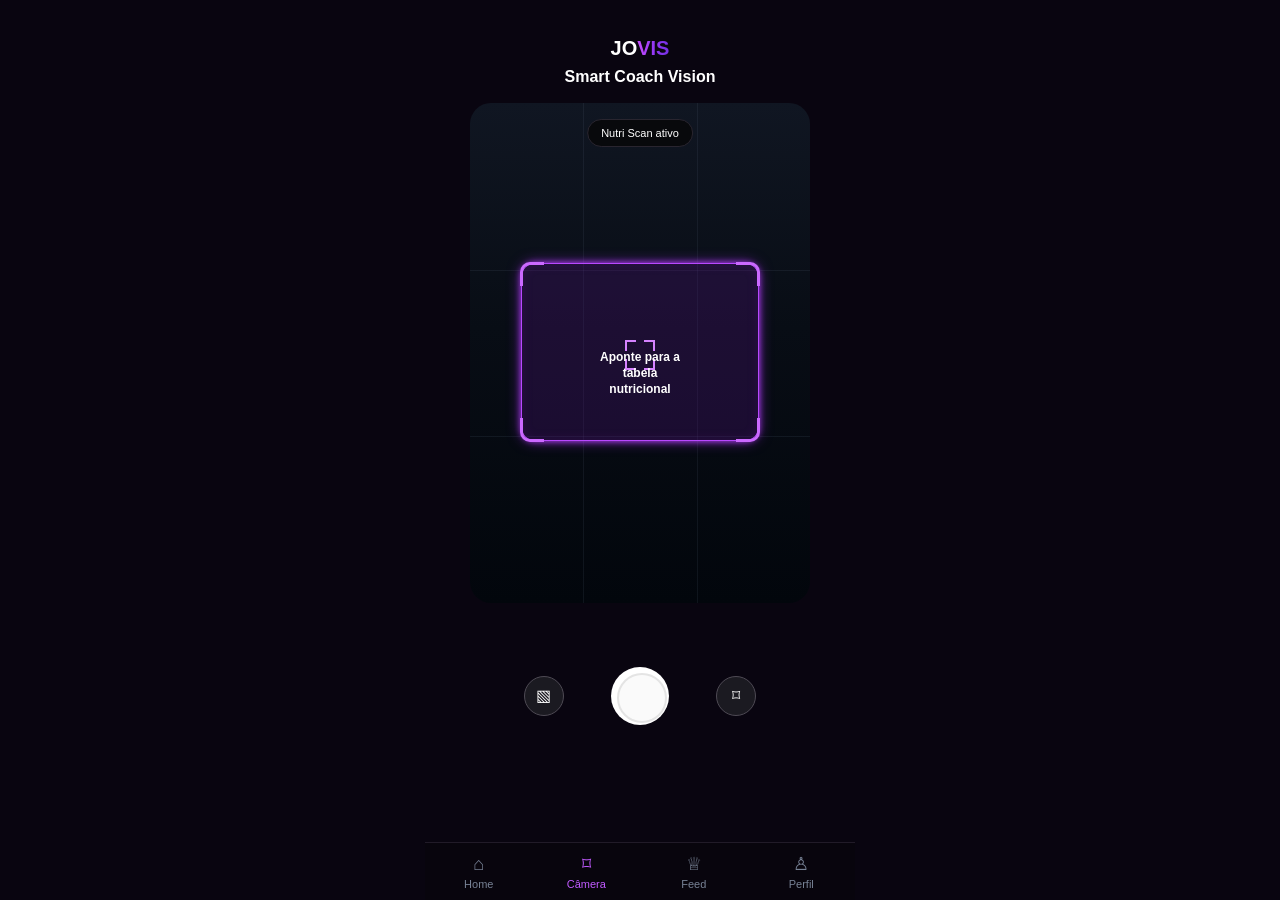
==== camera-scan.html @ 4840c4d4 "initial commit" ====
<!doctype html>
<html lang="pt-BR">
<head>
  <meta charset="utf-8">
  <meta name="viewport" content="width=device-width, initial-scale=1">
  <title>JOVIS Camera Scan</title>
  <link rel="stylesheet" href="styles.css">
</head>
<body>
  <div class="app-shell camera-page">
    <header class="camera-header">
      <a class="logo logo-medium" href="index.html"><span>JO</span><span class="gradient-text">VIS</span></a>
      <h1>Smart Coach Vision</h1>
    </header>

    <main>
      <section class="camera-preview">
        <div class="scan-pill">Nutri Scan ativo</div>
        <span class="grid-line v one"></span><span class="grid-line v two"></span>
        <span class="grid-line h one"></span><span class="grid-line h two"></span>
        <div class="scan-target">
          <span class="corner tl"></span><span class="corner tr"></span><span class="corner bl"></span><span class="corner br"></span>
          <div class="focus-icon"><span></span><span></span><span></span><span></span></div>
          <p>Aponte para a<br>tabela<br>nutricional</p>
        </div>
      </section>

      <section class="capture-controls">
        <button class="capture-side" aria-label="Galeria">▧</button>
        <a class="shutter" href="nutritional-result.html" aria-label="Capturar"></a>
        <button class="capture-side" aria-label="Modo câmera">⌑</button>
      </section>
    </main>

    <nav class="bottom-navigation">
      <a href="dashboard.html"><span>⌂</span>Home</a>
      <a class="active" href="camera-scan.html"><span>⌑</span>Câmera</a>
      <a href="create-post.html"><span>♕</span>Feed</a>
      <a href="#"><span>♙</span>Perfil</a>
    </nav>
  </div>
</body>
</html>
---- styles.css ----
* {
  box-sizing: border-box;
}

:root {
  --bg: #090510;
  --landing-bg: #05030e;
  --surface: #17131d;
  --surface-2: #1a1324;
  --surface-dark: #120f18;
  --border: #34263f;
  --border-soft: #292330;
  --text: #fff;
  --muted: #aaa2b0;
  --faint: #81798a;
  --purple: #a93cff;
  --purple-light: #c663ff;
  --purple-dark: #7628d5;
  --green: #20d68a;
  --blue: #2d9cf6;
}

html {
  background: var(--bg);
}

body {
  margin: 0;
  min-height: 100vh;
  color: var(--text);
  background: var(--bg);
  font-family: Inter, "SF Pro Display", "SF Pro Text", Arial, sans-serif;
}

a {
  color: inherit;
  text-decoration: none;
}

button,
textarea {
  font: inherit;
}

button {
  color: inherit;
  cursor: pointer;
}

.gradient-text {
  background: linear-gradient(90deg, #c84cff, #9137f4 55%, #7531e5);
  background-clip: text;
  -webkit-background-clip: text;
  color: transparent;
}

.logo {
  display: inline-block;
  font-weight: 900;
  line-height: 1;
  letter-spacing: 0;
}

.logo-large {
  font-size: 32px;
}

.logo-medium {
  font-size: 20px;
}

.logo-small {
  font-size: 12px;
}

.landing-body {
  background: var(--landing-bg);
}

.landing-page {
  width: 100%;
  max-width: 420px;
  min-height: 100vh;
  margin: 0 auto;
  overflow: hidden;
  background:
    radial-gradient(circle at 50% 25%, rgba(141, 48, 230, .12), transparent 34%),
    var(--landing-bg);
}

.landing-header {
  display: flex;
  align-items: center;
  justify-content: space-between;
  padding: 24px 20px 0;
}

.hamburger {
  display: grid;
  gap: 4px;
  width: 20px;
}

.hamburger span {
  height: 2px;
  border-radius: 999px;
  background: #f4f0f8;
}

.hero-visual {
  position: relative;
  height: 286px;
  margin-top: 34px;
}

.lens-placeholder {
  position: absolute;
  left: 50%;
  top: 54px;
  display: grid;
  place-items: center;
  width: 188px;
  height: 188px;
  padding: 20px;
  transform: translateX(-50%);
  border: 10px solid #17121e;
  border-radius: 50%;
  background:
    radial-gradient(circle, #08050d 0 24%, #28133c 25% 36%, #111018 37% 53%, #383140 54% 60%, #08070b 61% 100%);
  box-shadow:
    0 0 10px rgba(174, 69, 255, .75),
    0 0 42px rgba(145, 50, 245, .38);
  color: #d9c3ec;
  font-size: 11px;
  font-weight: 800;
  line-height: 1.15;
  text-align: center;
}

.lens-placeholder::before {
  content: "";
  position: absolute;
  inset: -36px;
  z-index: -1;
  border-radius: 50%;
  background: radial-gradient(circle, rgba(143, 45, 255, .38), rgba(143, 45, 255, .08) 54%, transparent 72%);
  filter: blur(8px);
}

.float-icon {
  position: absolute;
  z-index: 2;
  display: grid;
  place-items: center;
  width: 44px;
  height: 44px;
  border: 1px solid rgba(155, 90, 205, .3);
  border-radius: 13px;
  background: rgba(25, 17, 35, .88);
  box-shadow: 0 0 18px rgba(120, 38, 210, .24);
  color: #eee6ff;
  font-size: 23px;
}

.float-top-left { left: 114px; top: 25px; }
.float-top-right { right: 126px; top: 25px; }
.float-bottom-left { left: 103px; top: 176px; }
.float-bottom-right { right: 112px; top: 188px; }

.hero-copy {
  text-align: center;
}

.hero-copy h1 {
  margin: 8px auto 0;
  max-width: 360px;
  font-size: 39px;
  font-weight: 900;
  line-height: 1.08;
  letter-spacing: 0;
}

.hero-copy p {
  max-width: 320px;
  margin: 20px auto 0;
  color: #98949f;
  font-size: 15px;
  line-height: 1.45;
}

.primary-cta {
  display: grid;
  place-items: center;
  width: min(280px, calc(100% - 70px));
  height: 53px;
  margin: 32px auto 0;
  border-radius: 27px;
  background: linear-gradient(90deg, #aa43ff, #9138f5 50%, #7530e3);
  box-shadow: 0 6px 24px rgba(145, 48, 240, .42), 0 0 18px rgba(145, 48, 240, .22);
  font-weight: 800;
}

.feature-grid {
  display: grid;
  grid-template-columns: repeat(2, minmax(0, 1fr));
  gap: 12px;
  margin: 39px 30px 20px;
}

.feature-card {
  min-height: 140px;
  padding: 16px;
  border: 1px solid #292632;
  border-radius: 19px;
  background: #121119;
}

.icon-box,
.tile {
  display: grid;
  place-items: center;
  width: 36px;
  height: 36px;
  border-radius: 10px;
  background: #39204f;
  color: #f2eaff;
  font-size: 20px;
}

.feature-card h2 {
  margin: 18px 0 7px;
  font-size: 14px;
  line-height: 1.3;
}

.feature-card p,
.dashboard p,
.result-content p,
.communities-page p {
  color: var(--muted);
  line-height: 1.45;
}

.feature-card p {
  margin: 0;
  font-size: 12.5px;
}

.app-shell {
  width: 100%;
  max-width: 430px;
  min-height: 100vh;
  margin: 0 auto;
  background: var(--bg);
  color: var(--text);
}

.top-header {
  display: flex;
  justify-content: space-between;
  align-items: flex-start;
  padding: 26px 14px 0;
}

.top-header h1 {
  margin: 20px 0 0;
  font-size: 22px;
  font-weight: 600;
}

.top-header p {
  margin: 8px 0 0;
  font-size: 13px;
}

.header-actions {
  display: flex;
  gap: 8px;
}

.round-button,
.avatar {
  display: grid;
  place-items: center;
  width: 32px;
  height: 32px;
  border: 1px solid var(--border);
  border-radius: 50%;
  background: #1b1228;
}

.avatar {
  border: 0;
  background: linear-gradient(135deg, #ad36ff, #7d2eea);
  font-size: 11px;
  font-weight: 800;
}

.dashboard,
.result-content,
.post-content,
.communities-content {
  padding: 28px 14px 76px;
}

.scan-card,
.stat-card,
.challenge-card,
.community-mini,
.feed-card,
.info-card,
.nutrition-score-card,
.product-summary-card,
.share-card,
.ranking-row,
.discovery-card {
  border: 1px solid var(--border);
  background: var(--surface);
}

.scan-card {
  display: flex;
  justify-content: space-between;
  min-height: 156px;
  padding: 22px;
  border-radius: 16px;
  background: #140f1c;
}

.scan-card h2 {
  margin: 0;
  font-size: 24px;
  line-height: 1.2;
}

.scan-card p {
  max-width: 230px;
  margin: 18px 0 0;
  font-size: 13px;
}

.camera-action {
  display: grid;
  place-items: center;
  flex: 0 0 56px;
  width: 56px;
  height: 56px;
  border-radius: 50%;
  background: linear-gradient(135deg, #b13dff, #7c2ee5);
  font-size: 28px;
}

.stats-grid,
.community-mini-grid,
.suggestion-grid,
.challenge-grid {
  display: grid;
  gap: 10px;
}

.stats-grid {
  grid-template-columns: 1fr 1fr;
  margin-top: 20px;
}

.stat-card {
  min-height: 132px;
  padding: 16px;
  border-radius: 12px;
}

.center {
  display: grid;
  justify-items: center;
  align-content: center;
}

.progress-ring {
  display: grid;
  place-items: center;
  width: 72px;
  height: 72px;
  border-radius: 50%;
  background: conic-gradient(#b144f5 0deg 356deg, #3a2648 356deg 360deg);
}

.progress-ring::before {
  content: "";
  position: absolute;
}

.progress-ring span {
  display: grid;
  place-items: center;
  width: 56px;
  height: 56px;
  border-radius: 50%;
  background: var(--surface);
  font-size: 18px;
  font-weight: 900;
}

.stat-card p {
  margin: 11px 0 0;
  font-size: 12px;
}

.score-number {
  font-size: 24px;
  font-weight: 900;
}

.score-denominator {
  color: var(--muted);
  font-size: 11px;
}

.mini-bars {
  display: flex;
  align-items: end;
  gap: 4px;
  height: 26px;
  margin: 10px 0 2px;
}

.mini-bars span {
  width: 5px;
  border-radius: 999px;
  background: linear-gradient(#c84cff, #7628d5);
}

.mini-bars span:nth-child(1) { height: 11px; }
.mini-bars span:nth-child(2) { height: 18px; }
.mini-bars span:nth-child(3) { height: 23px; }
.mini-bars span:nth-child(4) { height: 16px; }
.mini-bars span:nth-child(5) { height: 26px; }
.mini-bars span:nth-child(6) { height: 19px; }
.mini-bars span:nth-child(7) { height: 13px; }

.challenge-card {
  margin-top: 16px;
  padding: 18px;
  border-radius: 12px;
}

.eyebrow {
  margin: 0 0 8px;
  color: var(--purple-light) !important;
  font-size: 12px;
}

.challenge-card h2 {
  margin: 0 0 8px;
  font-size: 17px;
}

.challenge-card p {
  margin: 0 0 14px;
  font-size: 12px;
}

.progress-track,
.score-track {
  height: 7px;
  overflow: hidden;
  border-radius: 999px;
  background: #393142;
}

.progress-track span,
.score-track span {
  display: block;
  height: 100%;
  border-radius: inherit;
  background: linear-gradient(90deg, #20d991, #4dcbce 35%, #8b39f3 70%, #b62cff);
}

.section-title {
  margin: 22px 0 12px;
  font-size: 16px;
  font-weight: 800;
}

.community-mini-grid,
.suggestion-grid,
.challenge-grid {
  grid-template-columns: repeat(3, minmax(0, 1fr));
}

.community-mini {
  min-height: 96px;
  padding: 12px;
  border-radius: 10px;
}

.community-mini strong,
.community-mini small {
  display: block;
}

.community-mini strong {
  margin-top: 12px;
  font-size: 12px;
}

.community-mini small,
.feed-card small,
.ranking-row small,
.discovery-card small {
  color: var(--muted);
  font-size: 11px;
}

.tile {
  width: 32px;
  height: 32px;
  font-size: 17px;
  border-radius: 50%;
}

.tile.green { background: #063e2c; color: #20d68a; }
.tile.blue { background: #15375c; color: #2d9cf6; }

.feed-card {
  border-radius: 10px;
}

.compact-feed {
  display: grid;
  grid-template-columns: 34px 1fr;
  gap: 10px;
  padding: 13px;
  margin-top: 8px;
}

.feed-avatar {
  display: grid;
  place-items: center;
  width: 30px;
  height: 30px;
  border-radius: 50%;
  font-size: 10px;
  font-weight: 800;
}

.red { background: #ff5969; }
.cyan { background: #2498ed; }
.violet-blue { background: #6672f5; }
.magenta { background: linear-gradient(135deg, #d94dea, #bf32cd); }

.feed-head {
  display: flex;
  justify-content: space-between;
}

.feed-card p {
  margin: 7px 0;
  color: #f0edf2;
  font-size: 12px;
}

.reaction,
.award,
.violet {
  color: var(--purple-light);
}

.bottom-navigation {
  position: fixed;
  left: 50%;
  bottom: 0;
  z-index: 20;
  display: grid;
  grid-template-columns: repeat(4, 1fr);
  width: min(100%, 430px);
  height: 58px;
  transform: translateX(-50%);
  border-top: 1px solid #211b28;
  background: #08050d;
}

.bottom-navigation a {
  display: grid;
  place-items: center;
  align-content: center;
  gap: 3px;
  color: #788396;
  font-size: 11px;
}

.bottom-navigation span {
  font-size: 18px;
}

.bottom-navigation .active {
  color: #c15bff;
}

.camera-page {
  overflow: hidden;
}

.camera-header {
  padding-top: 38px;
  text-align: center;
}

.camera-header h1 {
  margin: 9px 0 0;
  font-size: 16px;
}

.camera-preview {
  position: relative;
  width: calc(100% - 54px);
  max-width: 340px;
  aspect-ratio: 217 / 319;
  margin: 17px auto 0;
  overflow: hidden;
  border-radius: 21px;
  background: linear-gradient(180deg, #101622, #080d15 45%, #02060c);
}

.scan-pill {
  position: absolute;
  left: 50%;
  top: 16px;
  z-index: 2;
  transform: translateX(-50%);
  padding: 7px 13px;
  border: 1px solid #29252f;
  border-radius: 999px;
  background: #08090c;
  font-size: 11px;
}

.grid-line {
  position: absolute;
  background: rgba(110, 125, 145, .12);
}

.grid-line.v {
  top: 0;
  bottom: 0;
  width: 1px;
}

.grid-line.v.one { left: 33.33%; }
.grid-line.v.two { left: 66.66%; }

.grid-line.h {
  left: 0;
  right: 0;
  height: 1px;
}

.grid-line.h.one { top: 33.33%; }
.grid-line.h.two { top: 66.66%; }

.scan-target {
  position: absolute;
  left: 50%;
  top: 32%;
  display: grid;
  place-items: center;
  width: 70%;
  aspect-ratio: 152 / 114;
  transform: translateX(-50%);
  border: 1.5px solid #b848ff;
  border-radius: 13px;
  background: rgba(84, 18, 129, .28);
  box-shadow: 0 0 6px rgba(185, 65, 255, .95), 0 0 14px rgba(172, 48, 255, .55), inset 0 0 12px rgba(116, 27, 171, .16);
}

.corner {
  position: absolute;
  width: 24px;
  height: 24px;
  border-color: #cb69ff;
}

.tl { left: -2px; top: -2px; border-left: 3px solid #cb69ff; border-top: 3px solid #cb69ff; border-radius: 10px 0 0; }
.tr { right: -2px; top: -2px; border-right: 3px solid #cb69ff; border-top: 3px solid #cb69ff; border-radius: 0 10px 0 0; }
.bl { left: -2px; bottom: -2px; border-left: 3px solid #cb69ff; border-bottom: 3px solid #cb69ff; border-radius: 0 0 0 10px; }
.br { right: -2px; bottom: -2px; border-right: 3px solid #cb69ff; border-bottom: 3px solid #cb69ff; border-radius: 0 0 10px; }

.focus-icon {
  position: relative;
  width: 30px;
  height: 30px;
  margin-top: 5px;
}

.focus-icon span {
  position: absolute;
  width: 11px;
  height: 11px;
  border-color: #d683ff;
}

.focus-icon span:nth-child(1) { left: 0; top: 0; border-left: 2px solid #d683ff; border-top: 2px solid #d683ff; }
.focus-icon span:nth-child(2) { right: 0; top: 0; border-right: 2px solid #d683ff; border-top: 2px solid #d683ff; }
.focus-icon span:nth-child(3) { left: 0; bottom: 0; border-left: 2px solid #d683ff; border-bottom: 2px solid #d683ff; }
.focus-icon span:nth-child(4) { right: 0; bottom: 0; border-right: 2px solid #d683ff; border-bottom: 2px solid #d683ff; }

.scan-target p {
  position: absolute;
  top: 48%;
  margin: 0;
  color: white;
  font-size: 12px;
  font-weight: 700;
  line-height: 1.35;
  text-align: center;
}

.capture-controls {
  display: grid;
  grid-template-columns: 1fr auto 1fr;
  align-items: center;
  width: 76%;
  margin: 64px auto 0;
}

.capture-side {
  display: grid;
  place-items: center;
  justify-self: center;
  width: 40px;
  height: 40px;
  border: 1px solid #4e4a54;
  border-radius: 50%;
  background: #1b1a21;
}

.shutter {
  display: block;
  width: 58px;
  height: 58px;
  padding: 6px;
  border-radius: 50%;
  background: #fff;
}

.shutter::before {
  content: "";
  display: block;
  width: 100%;
  height: 100%;
  border: 2px solid #e4e4e4;
  border-radius: 50%;
  background: #fafafa;
}

.result-header {
  padding-top: 14px;
  text-align: center;
}

.result-header h1 {
  margin: 0;
  font-size: 24px;
}

.result-header p {
  margin: 8px 0 0;
  color: var(--faint);
  font-size: 11px;
}

.result-content {
  padding-top: 18px;
}

.product-summary-card,
.info-card,
.nutrition-score-card,
.recommendation-card,
.share-card {
  padding: 14px;
  border-radius: 16px;
}

.product-top {
  display: grid;
  grid-template-columns: 96px 1fr 28px;
  gap: 12px;
  align-items: start;
}

.product-thumb {
  display: grid;
  place-items: center;
  height: 90px;
  padding: 10px;
  border: 1px solid #2c3350;
  border-radius: 12px;
  background: #0d111c;
  color: #bfbed5;
  font-size: 10px;
  font-weight: 800;
  line-height: 1.1;
  text-align: center;
}

.product-info h2 {
  margin: 2px 0 8px;
  font-size: 16px;
}

.product-info p {
  margin: 0 0 14px;
  font-size: 12px;
}

.share-button {
  width: 28px;
  height: 28px;
  border: 1px solid #403649;
  border-radius: 50%;
  background: #201a27;
}

.badge-row,
.tag-row {
  display: flex;
  gap: 6px;
  flex-wrap: wrap;
}

.score-badge,
.benefit-badge,
.tag-row span {
  display: inline-grid;
  place-items: center;
  min-height: 24px;
  padding: 0 10px;
  border-radius: 999px;
  font-size: 11px;
  font-weight: 800;
}

.score-badge {
  background: linear-gradient(90deg, #bd21ff, #8c22ef);
}

.benefit-badge {
  border: 1px solid #0e8a4a;
  background: #074d2b;
  color: #10df71;
}

.divider {
  height: 1px;
  margin: 14px 0;
  background: #2a2330;
}

.metrics {
  display: grid;
  grid-template-columns: 1fr 1fr;
  gap: 8px 18px;
}

.metrics div {
  display: flex;
  justify-content: space-between;
  gap: 8px;
  color: var(--muted);
  font-size: 11px;
}

.metrics strong {
  color: white;
}

.tag-row {
  margin: 16px 0;
}

.tag-row span {
  border: 1px solid #3a3042;
  background: #15111d;
  font-weight: 500;
}

.info-card h2,
.recommendation-card h2,
.share-card h2 {
  margin: 0 0 12px;
  font-size: 15px;
}

.insights {
  display: grid;
  gap: 12px;
  margin: 0;
  padding: 0;
  list-style: none;
  font-size: 12px;
}

.insights li::before {
  content: "▸";
  margin-right: 8px;
  color: #ffd335;
}

.nutrition-score-card {
  margin-top: 16px;
}

.nutrition-score-card > div:first-child {
  display: flex;
  justify-content: space-between;
  margin-bottom: 14px;
}

.score-track span {
  width: 92%;
  background: linear-gradient(90deg, #05d96c, #16cc8b 35%, #32b7b2 58%, #7c56df 80%, #ad47ff);
}

.recommendation-card,
.privacy-note {
  margin-top: 16px;
  border: 1px solid #64257e;
  border-radius: 15px;
  background: #1a0d20;
}

.recommendation-card {
  padding: 14px;
}

.recommendation-card p {
  margin: 0;
  color: #f1edf3;
  font-size: 12px;
}

.secondary-button,
.scan-again-button {
  display: grid;
  place-items: center;
  width: 100%;
  height: 44px;
  margin-top: 14px;
  border-radius: 10px;
  font-size: 13px;
  font-weight: 800;
}

.secondary-button {
  border: 1px solid var(--border);
  background: var(--surface);
}

.scan-again-button {
  border: 0;
  background: linear-gradient(90deg, #bf17ff, #9f14f2 50%, #8511e4);
  box-shadow: 0 5px 16px rgba(170, 31, 255, .45), 0 0 12px rgba(170, 31, 255, .25);
}

.post-header {
  display: grid;
  grid-template-columns: 34px 1fr auto;
  align-items: center;
  gap: 8px;
  padding: 20px 18px 0;
}

.post-header h1 {
  margin: 0;
  text-align: center;
  font-size: 18px;
}

.post-header button {
  height: 28px;
  padding: 0 15px;
  border: 0;
  border-radius: 999px;
  background: linear-gradient(90deg, #bd5cff, #9b47f2);
  font-size: 12px;
  font-weight: 800;
}

.close-button {
  display: grid;
  place-items: center;
  width: 28px;
  height: 28px;
  border: 1px solid #3a333f;
  border-radius: 50%;
  background: #15121a;
  font-size: 20px;
}

.post-content {
  padding: 10px 18px 76px;
}

.photo-upload-area {
  display: flex;
  flex-direction: column;
  align-items: center;
  justify-content: center;
  min-height: 290px;
  border: 1px dashed #5c5165;
  border-radius: 15px;
  background: #121019;
}

.upload-icon,
.suggestion-grid span {
  display: grid;
  place-items: center;
  width: 46px;
  height: 46px;
  border: 1px solid #65407a;
  border-radius: 10px;
  background: #412353;
  color: #d8a3ff;
  font-size: 24px;
}

.photo-upload-area h2 {
  margin: 16px 0 6px;
  font-size: 15px;
}

.photo-upload-area p,
.counter {
  margin: 0;
  color: var(--muted);
  font-size: 11px;
}

.suggestion-grid button {
  display: grid;
  justify-items: center;
  gap: 9px;
  min-height: 76px;
  padding: 10px 6px;
  border: 1px solid #33293b;
  border-radius: 10px;
  background: #15111b;
  font-size: 11px;
  font-weight: 700;
}

.suggestion-grid span {
  width: 30px;
  height: 30px;
  font-size: 16px;
}

textarea {
  display: block;
  width: 100%;
  height: 96px;
  padding: 14px;
  resize: none;
  border: 1px solid #342b3c;
  border-radius: 16px;
  outline: 0;
  background: #15111b;
  color: white;
}

textarea::placeholder {
  color: #7e7786;
}

.counter {
  margin-top: 10px;
}

.share-card {
  margin-top: 18px;
}

.share-option {
  display: flex;
  align-items: center;
  gap: 9px;
  height: 34px;
  margin-top: 7px;
  padding: 0 10px;
  border: 1px solid #3a343f;
  border-radius: 8px;
  background: #201c25;
  font-size: 13px;
  font-weight: 700;
}

.share-option.selected {
  border-color: #75439b;
  background: #2d1941;
}

.share-option span {
  display: grid;
  place-items: center;
  width: 16px;
  height: 16px;
  border: 1.5px solid #788496;
  border-radius: 50%;
  color: white;
  font-size: 10px;
}

.share-option.selected span {
  border-color: transparent;
  background: #9e55ec;
}

.privacy-note {
  padding: 13px;
  color: #f1eaf4;
  font-size: 11px;
  line-height: 1.45;
}

.communities-page {
  background: #08050e;
}

.communities-header {
  display: flex;
  justify-content: space-between;
  padding: 8px 14px 12px;
  border-bottom: 1px solid #211a27;
}

.communities-header h1 {
  margin: 0;
  font-size: 26px;
}

.communities-header p {
  margin: 6px 0 0;
  color: var(--faint);
  font-size: 11px;
}

.communities-header button {
  display: grid;
  place-items: center;
  width: 30px;
  height: 30px;
  border: 1px solid #3a303f;
  border-radius: 50%;
  background: #17131d;
}

.communities-content {
  padding-top: 18px;
  padding-bottom: 24px;
}

.communities-content .section-title {
  margin-top: 18px;
}

.challenge-grid {
  grid-template-columns: repeat(2, minmax(0, 1fr));
  gap: 8px;
}

.featured-challenge {
  overflow: hidden;
  border: 1px solid #35263f;
  border-radius: 13px;
  background: #17131d;
}

.featured-challenge > div {
  height: 72px;
  padding: 10px;
  background: linear-gradient(135deg, #9f20f4, #e322c5);
}

.featured-challenge:nth-child(2) > div {
  background: linear-gradient(135deg, #8d1dec, #dc1dba);
}

.featured-challenge span {
  float: right;
  padding: 5px 8px;
  border-radius: 999px;
  background: rgba(54, 12, 77, .85);
  font-size: 10px;
  font-weight: 900;
}

.featured-challenge section {
  padding: 10px;
}

.featured-challenge h3 {
  margin: 0 0 7px;
  font-size: 13px;
}

.featured-challenge p {
  margin: 0;
  font-size: 10px;
}

.ranking-row {
  display: grid;
  grid-template-columns: 28px 34px 1fr auto;
  gap: 10px;
  align-items: center;
  min-height: 52px;
  margin-top: 7px;
  padding: 9px;
  border-radius: 11px;
}

.rank {
  display: grid;
  place-items: center;
  width: 26px;
  height: 26px;
  border-radius: 50%;
  font-size: 10px;
  font-weight: 900;
}

.rank.first { background: #ff8b00; }
.rank.second { background: #7c8493; }
.rank.third { background: #e45a00; }

.ranking-row .avatar {
  width: 30px;
  height: 30px;
  font-size: 10px;
}

.ranking-row strong,
.ranking-row small {
  display: block;
}

.social {
  display: grid;
  grid-template-columns: 34px 1fr;
  gap: 10px;
  margin-top: 8px;
  padding: 12px;
}

.social strong,
.social small {
  display: block;
}

.social p {
  margin: 8px 0;
  color: white;
  font-size: 12px;
}

.discovery-card {
  display: grid;
  grid-template-columns: auto 1fr auto;
  gap: 10px;
  align-items: center;
  margin-top: 8px;
  padding: 10px;
  border-radius: 11px;
}

.discovery-icon {
  display: grid;
  place-items: center;
  width: 42px;
  height: 42px;
  border: 1px solid #6a287c;
  border-radius: 9px;
  background: #3b1747;
}

.discovery-card strong,
.discovery-card small {
  display: block;
}

.discovery-card p {
  margin: 4px 0;
  font-size: 11px;
}

.discovery-card button {
  height: 26px;
  padding: 0 14px;
  border: 0;
  border-radius: 999px;
  background: linear-gradient(90deg, #a842f6, #8a37e8);
  font-size: 11px;
  font-weight: 900;
}

@media (max-width: 340px) {
  .hero-copy h1 {
    font-size: 34px;
  }

  .product-top {
    grid-template-columns: 80px 1fr 28px;
  }

  .bottom-navigation {
    height: 52px;
  }

  .bottom-navigation a {
    font-size: 10px;
  }
}
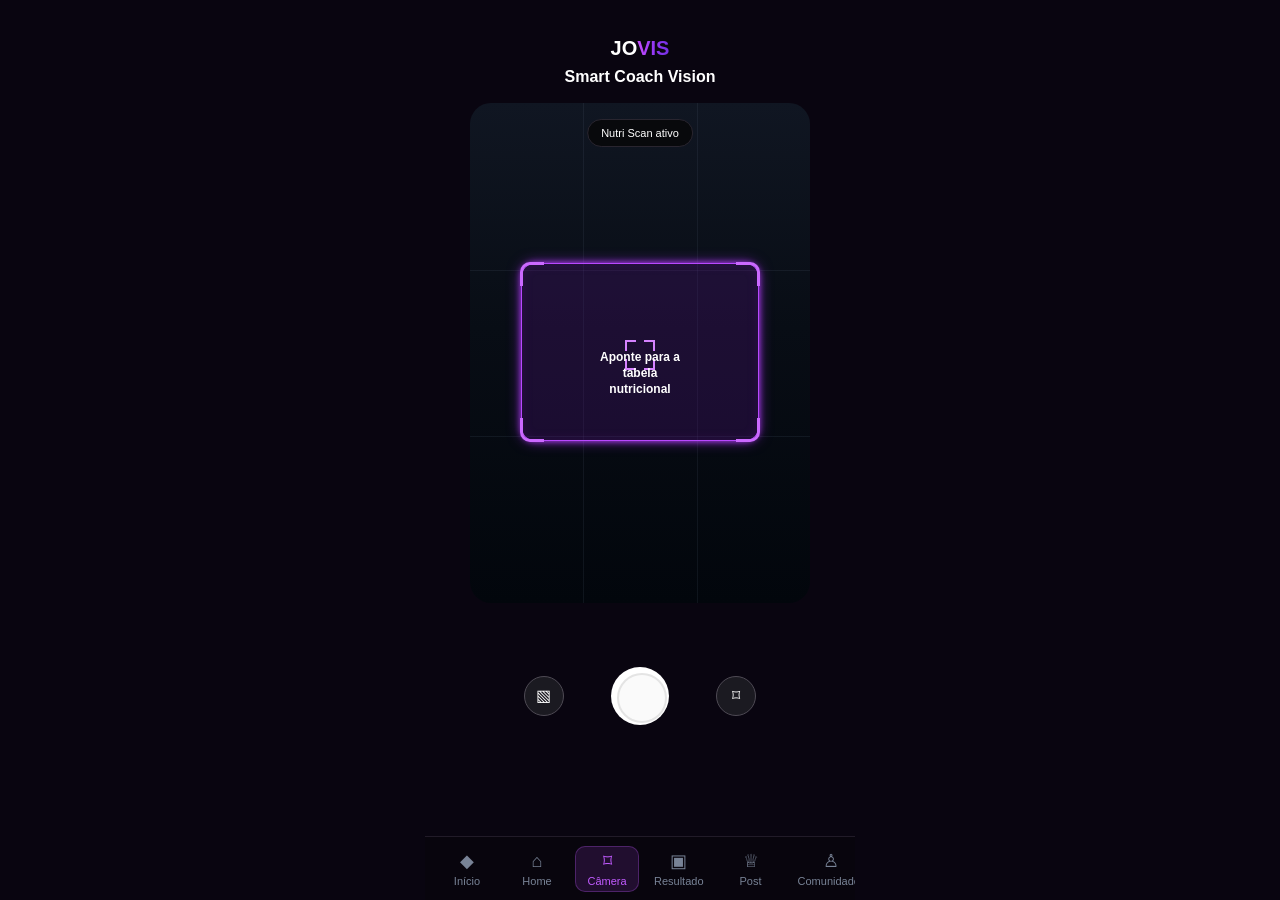
==== commit 8f5e8335: "feat/added gallery" ====
--- a/camera-scan.html
+++ b/camera-scan.html
@@ -33,10 +33,13 @@
     </main>
 
     <nav class="bottom-navigation">
+      <a href="index.html"><span>◆</span>Início</a>
       <a href="dashboard.html"><span>⌂</span>Home</a>
       <a class="active" href="camera-scan.html"><span>⌑</span>Câmera</a>
-      <a href="create-post.html"><span>♕</span>Feed</a>
-      <a href="#"><span>♙</span>Perfil</a>
+      <a href="nutritional-result.html"><span>▣</span>Resultado</a>
+      <a href="create-post.html"><span>♕</span>Post</a>
+      <a href="communities.html"><span>♙</span>Comunidades</a>
+      <a href="gallery.html"><span>▧</span>Gallery</a>
     </nav>
   </div>
 </body>
--- a/styles.css
+++ b/styles.css
@@ -82,6 +82,7 @@
   max-width: 420px;
   min-height: 100vh;
   margin: 0 auto;
+  padding-bottom: 76px;
   overflow: hidden;
   background:
     radial-gradient(circle at 50% 25%, rgba(141, 48, 230, .12), transparent 34%),
@@ -570,20 +571,34 @@
   left: 50%;
   bottom: 0;
   z-index: 20;
-  display: grid;
-  grid-template-columns: repeat(4, 1fr);
+  display: flex;
+  align-items: center;
+  gap: 6px;
   width: min(100%, 430px);
-  height: 58px;
+  height: 64px;
+  padding: 8px 10px;
   transform: translateX(-50%);
   border-top: 1px solid #211b28;
   background: #08050d;
+  overflow-x: auto;
+  scrollbar-width: none;
+}
+
+.bottom-navigation::-webkit-scrollbar {
+  display: none;
 }
 
 .bottom-navigation a {
+  flex: 0 0 auto;
   display: grid;
   place-items: center;
   align-content: center;
+  min-width: 64px;
+  height: 46px;
   gap: 3px;
+  padding: 4px 8px;
+  border: 1px solid transparent;
+  border-radius: 10px;
   color: #788396;
   font-size: 11px;
 }
@@ -593,6 +608,8 @@
 }
 
 .bottom-navigation .active {
+  border-color: rgba(193, 91, 255, .28);
+  background: rgba(82, 32, 116, .34);
   color: #c15bff;
 }
 
@@ -1157,7 +1174,7 @@
 
 .communities-content {
   padding-top: 18px;
-  padding-bottom: 24px;
+  padding-bottom: 86px;
 }
 
 .communities-content .section-title {
@@ -1304,6 +1321,48 @@
   font-weight: 900;
 }
 
+.gallery-page {
+  background:
+    radial-gradient(circle at 84% 0%, rgba(169, 60, 255, .16), transparent 28%),
+    #08050e;
+}
+
+.gallery-header {
+  padding: 24px 18px 0;
+}
+
+.gallery-header h1 {
+  margin: 18px 0 0;
+  font-size: 30px;
+  line-height: 1;
+}
+
+.gallery-header p {
+  margin: 8px 0 0;
+  color: var(--muted);
+  font-size: 13px;
+}
+
+.gallery-content {
+  padding: 24px 14px 86px;
+}
+
+.gallery-grid {
+  display: grid;
+  grid-template-columns: repeat(3, minmax(0, 1fr));
+  gap: 8px;
+}
+
+.gallery-grid img {
+  display: block;
+  width: 100%;
+  aspect-ratio: 1 / 1;
+  object-fit: cover;
+  border: 1px solid #34293d;
+  border-radius: 8px;
+  background: #15111b;
+}
+
 @media (max-width: 340px) {
   .hero-copy h1 {
     font-size: 34px;
@@ -1313,11 +1372,8 @@
     grid-template-columns: 80px 1fr 28px;
   }
 
-  .bottom-navigation {
-    height: 52px;
-  }
-
   .bottom-navigation a {
     font-size: 10px;
+    min-width: 58px;
   }
 }
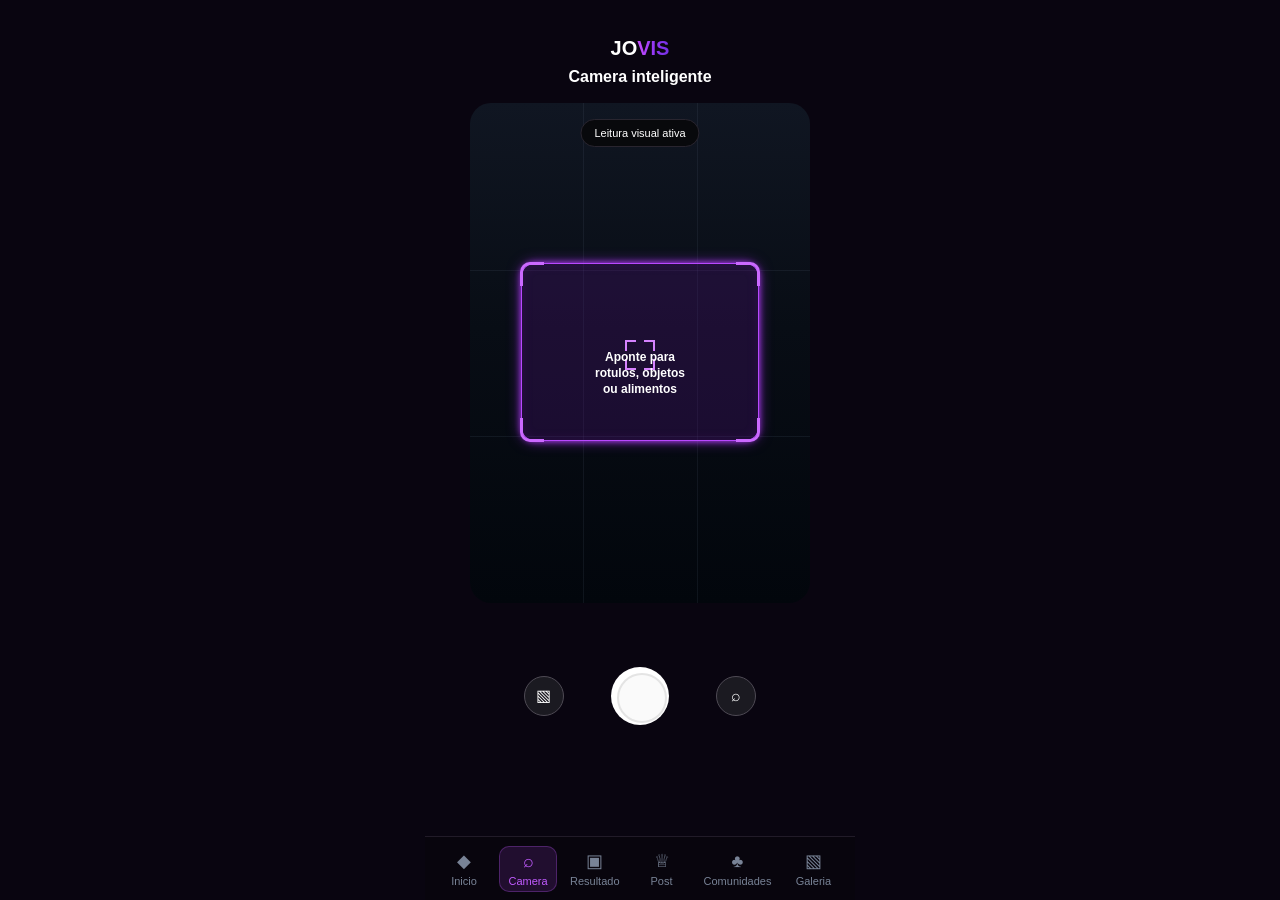
==== commit 67ae01b5: "feat/added share option at hover on gallery" ====
--- a/camera-scan.html
+++ b/camera-scan.html
@@ -3,43 +3,42 @@
 <head>
   <meta charset="utf-8">
   <meta name="viewport" content="width=device-width, initial-scale=1">
-  <title>JOVIS Camera Scan</title>
+  <title>JOVIS Camera</title>
   <link rel="stylesheet" href="styles.css">
 </head>
 <body>
   <div class="app-shell camera-page">
     <header class="camera-header">
       <a class="logo logo-medium" href="index.html"><span>JO</span><span class="gradient-text">VIS</span></a>
-      <h1>Smart Coach Vision</h1>
+      <h1>Camera inteligente</h1>
     </header>
 
     <main>
       <section class="camera-preview">
-        <div class="scan-pill">Nutri Scan ativo</div>
+        <div class="scan-pill">Leitura visual ativa</div>
         <span class="grid-line v one"></span><span class="grid-line v two"></span>
         <span class="grid-line h one"></span><span class="grid-line h two"></span>
         <div class="scan-target">
           <span class="corner tl"></span><span class="corner tr"></span><span class="corner bl"></span><span class="corner br"></span>
           <div class="focus-icon"><span></span><span></span><span></span><span></span></div>
-          <p>Aponte para a<br>tabela<br>nutricional</p>
+          <p>Aponte para<br>rotulos, objetos<br>ou alimentos</p>
         </div>
       </section>
 
       <section class="capture-controls">
-        <button class="capture-side" aria-label="Galeria">▧</button>
+        <button class="capture-side" aria-label="Galeria">&#9639;</button>
         <a class="shutter" href="nutritional-result.html" aria-label="Capturar"></a>
-        <button class="capture-side" aria-label="Modo câmera">⌑</button>
+        <button class="capture-side" aria-label="Modo camera">&#8981;</button>
       </section>
     </main>
 
     <nav class="bottom-navigation">
-      <a href="index.html"><span>◆</span>Início</a>
-      <a href="dashboard.html"><span>⌂</span>Home</a>
-      <a class="active" href="camera-scan.html"><span>⌑</span>Câmera</a>
-      <a href="nutritional-result.html"><span>▣</span>Resultado</a>
-      <a href="create-post.html"><span>♕</span>Post</a>
-      <a href="communities.html"><span>♙</span>Comunidades</a>
-      <a href="gallery.html"><span>▧</span>Gallery</a>
+      <a href="index.html"><span>&#9670;</span>Inicio</a>
+      <a class="active" href="camera-scan.html"><span>&#8981;</span>Camera</a>
+      <a href="nutritional-result.html"><span>&#9635;</span>Resultado</a>
+      <a href="create-post.html"><span>&#9813;</span>Post</a>
+      <a href="communities.html"><span>&#9827;</span>Comunidades</a>
+      <a href="gallery.html"><span>&#9639;</span>Galeria</a>
     </nav>
   </div>
 </body>
--- a/styles.css
+++ b/styles.css
@@ -256,6 +256,13 @@
   color: var(--text);
 }
 
+.home-page {
+  background:
+    radial-gradient(circle at 50% 0%, rgba(169, 60, 255, .18), transparent 32%),
+    radial-gradient(circle at 15% 42%, rgba(32, 214, 138, .08), transparent 24%),
+    var(--bg);
+}
+
 .top-header {
   display: flex;
   justify-content: space-between;
@@ -271,6 +278,7 @@
 
 .top-header p {
   margin: 8px 0 0;
+  max-width: 330px;
   font-size: 13px;
 }
 
@@ -322,16 +330,30 @@
 .scan-card {
   display: flex;
   justify-content: space-between;
+  gap: 16px;
   min-height: 156px;
   padding: 22px;
   border-radius: 16px;
   background: #140f1c;
 }
 
+.home-hero-card {
+  min-height: 184px;
+  align-items: center;
+  background:
+    linear-gradient(135deg, rgba(177, 61, 255, .2), rgba(32, 214, 138, .07)),
+    #140f1c;
+}
+
 .scan-card h2 {
   margin: 0;
   font-size: 24px;
   line-height: 1.2;
+}
+
+.scan-card .eyebrow {
+  margin: 0 0 10px;
+  font-size: 11px;
 }
 
 .scan-card p {
@@ -593,10 +615,10 @@
   display: grid;
   place-items: center;
   align-content: center;
-  min-width: 64px;
+  min-width: 58px;
   height: 46px;
   gap: 3px;
-  padding: 4px 8px;
+  padding: 4px 6px;
   border: 1px solid transparent;
   border-radius: 10px;
   color: #788396;
@@ -627,7 +649,8 @@
   font-size: 16px;
 }
 
-.camera-preview {
+.camera-preview,
+.home-camera-preview {
   position: relative;
   width: calc(100% - 54px);
   max-width: 340px;
@@ -636,6 +659,27 @@
   overflow: hidden;
   border-radius: 21px;
   background: linear-gradient(180deg, #101622, #080d15 45%, #02060c);
+}
+
+.home-camera-preview {
+  width: 100%;
+  max-width: none;
+  aspect-ratio: 16 / 10;
+  margin-top: 16px;
+  border: 1px solid #292330;
+  border-radius: 16px;
+  background:
+    radial-gradient(circle at 50% 54%, rgba(184, 72, 255, .18), transparent 34%),
+    linear-gradient(180deg, #111722, #080d15 58%, #05080d);
+}
+
+.home-camera-preview .scan-target {
+  top: 24%;
+  width: 54%;
+}
+
+.home-camera-preview .scan-target p {
+  top: 50%;
 }
 
 .scan-pill {
@@ -1353,14 +1397,79 @@
   gap: 8px;
 }
 
-.gallery-grid img {
-  display: block;
-  width: 100%;
+.gallery-item {
+  position: relative;
+  min-width: 0;
+  margin: 0;
+  overflow: hidden;
   aspect-ratio: 1 / 1;
-  object-fit: cover;
   border: 1px solid #34293d;
   border-radius: 8px;
   background: #15111b;
+}
+
+.gallery-item img {
+  display: block;
+  width: 100%;
+  height: 100%;
+  object-fit: cover;
+  transition: transform .22s ease, filter .22s ease;
+}
+
+.gallery-item::after {
+  content: "";
+  position: absolute;
+  inset: 0;
+  background: linear-gradient(180deg, transparent 34%, rgba(5, 3, 12, .72));
+  opacity: 0;
+  transition: opacity .22s ease;
+}
+
+.gallery-share {
+  position: absolute;
+  right: 7px;
+  bottom: 7px;
+  z-index: 2;
+  display: grid;
+  place-items: center;
+  width: 34px;
+  height: 34px;
+  border: 1px solid rgba(255, 255, 255, .2);
+  border-radius: 50%;
+  background: linear-gradient(135deg, #b13dff, #20d68a);
+  box-shadow: 0 8px 18px rgba(0, 0, 0, .34);
+  color: white;
+  font-size: 16px;
+  opacity: 0;
+  transform: translateY(10px) scale(.9);
+  transition: opacity .2s ease, transform .2s ease;
+}
+
+.gallery-item:hover img,
+.gallery-item:focus-within img,
+.gallery-item:active img {
+  transform: scale(1.06);
+  filter: brightness(.72) saturate(1.08);
+}
+
+.gallery-item:hover::after,
+.gallery-item:focus-within::after,
+.gallery-item:active::after,
+.gallery-item:hover .gallery-share,
+.gallery-item:focus-within .gallery-share,
+.gallery-item:active .gallery-share {
+  opacity: 1;
+}
+
+.gallery-item:hover .gallery-share,
+.gallery-item:focus-within .gallery-share,
+.gallery-item:active .gallery-share {
+  transform: translateY(0) scale(1);
+}
+
+.gallery-share:focus-visible {
+  outline: 2px solid #fff;
+  outline-offset: 2px;
 }
 
 @media (max-width: 340px) {
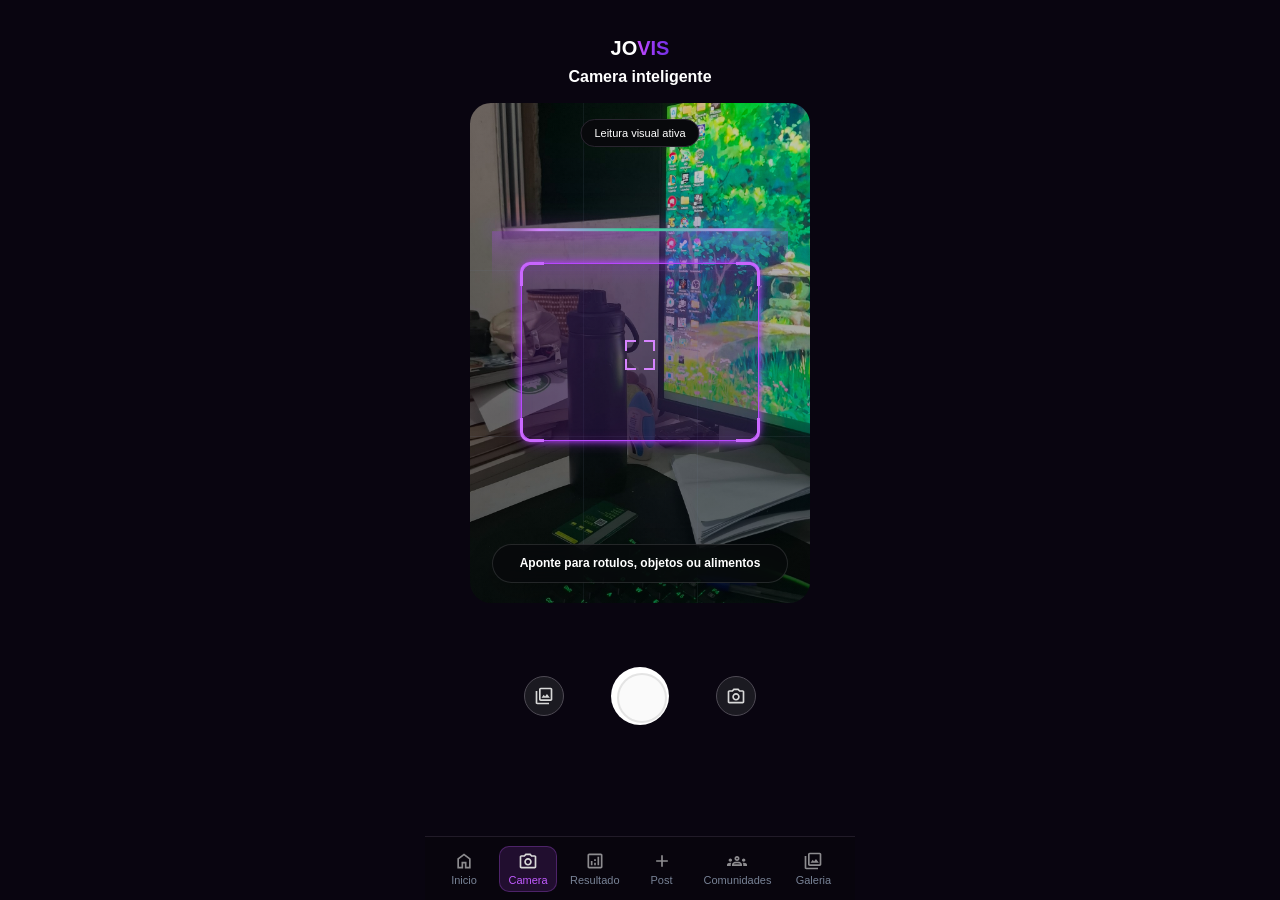
==== commit 464e4e4c: "feat/added new profile page" ====
--- a/camera-scan.html
+++ b/camera-scan.html
@@ -16,30 +16,56 @@
     <main>
       <section class="camera-preview">
         <div class="scan-pill">Leitura visual ativa</div>
+        <div class="scan-sweep" aria-hidden="true"></div>
         <span class="grid-line v one"></span><span class="grid-line v two"></span>
         <span class="grid-line h one"></span><span class="grid-line h two"></span>
         <div class="scan-target">
           <span class="corner tl"></span><span class="corner tr"></span><span class="corner bl"></span><span class="corner br"></span>
           <div class="focus-icon"><span></span><span></span><span></span><span></span></div>
-          <p>Aponte para<br>rotulos, objetos<br>ou alimentos</p>
         </div>
+        <p class="scan-instruction">Aponte para rotulos, objetos ou alimentos</p>
       </section>
 
       <section class="capture-controls">
-        <button class="capture-side" aria-label="Galeria">&#9639;</button>
+        <button class="capture-side" aria-label="Galeria"><img class="icon" src="src/icons/photo_library.svg" alt="" aria-hidden="true"></button>
         <a class="shutter" href="nutritional-result.html" aria-label="Capturar"></a>
-        <button class="capture-side" aria-label="Modo camera">&#8981;</button>
+        <button class="capture-side" aria-label="Modo camera"><img class="icon" src="src/icons/photo_camera.svg" alt="" aria-hidden="true"></button>
       </section>
     </main>
 
     <nav class="bottom-navigation">
-      <a href="index.html"><span>&#9670;</span>Inicio</a>
-      <a class="active" href="camera-scan.html"><span>&#8981;</span>Camera</a>
-      <a href="nutritional-result.html"><span>&#9635;</span>Resultado</a>
-      <a href="create-post.html"><span>&#9813;</span>Post</a>
-      <a href="communities.html"><span>&#9827;</span>Comunidades</a>
-      <a href="gallery.html"><span>&#9639;</span>Galeria</a>
+      <a href="index.html"><img class="icon" src="src/icons/home.svg" alt="" aria-hidden="true">Inicio</a>
+      <a class="active" href="camera-scan.html"><img class="icon" src="src/icons/photo_camera.svg" alt="" aria-hidden="true">Camera</a>
+      <a href="nutritional-result.html"><img class="icon" src="src/icons/analytics.svg" alt="" aria-hidden="true">Resultado</a>
+      <a href="create-post.html"><img class="icon" src="src/icons/add.svg" alt="" aria-hidden="true">Post</a>
+      <a href="communities.html"><img class="icon" src="src/icons/groups.svg" alt="" aria-hidden="true">Comunidades</a>
+      <a href="gallery.html"><img class="icon" src="src/icons/photo_library.svg" alt="" aria-hidden="true">Galeria</a>
+      <a href="profile.html"><span class="nav-avatar">JV</span>Perfil</a>
     </nav>
   </div>
+  <script>
+    const preview = document.querySelector(".camera-preview");
+    const sweep = document.querySelector(".scan-sweep");
+
+    if (preview && sweep && !window.matchMedia("(prefers-reduced-motion: reduce)").matches) {
+      let direction = 1;
+      let position = 28;
+
+      function animateScan() {
+        const limit = preview.clientHeight - sweep.offsetHeight - 28;
+        position += direction * 1.8;
+
+        if (position >= limit || position <= 28) {
+          direction *= -1;
+          position = Math.max(28, Math.min(position, limit));
+        }
+
+        sweep.style.transform = `translateY(${position}px)`;
+        requestAnimationFrame(animateScan);
+      }
+
+      requestAnimationFrame(animateScan);
+    }
+  </script>
 </body>
 </html>
--- a/styles.css
+++ b/styles.css
@@ -47,6 +47,29 @@
   cursor: pointer;
 }
 
+.icon {
+  display: block;
+  width: 20px;
+  height: 20px;
+  flex: 0 0 auto;
+  object-fit: contain;
+}
+
+.icon-small {
+  width: 16px;
+  height: 16px;
+}
+
+.icon-tiny {
+  width: 12px;
+  height: 12px;
+}
+
+.icon-large {
+  width: 28px;
+  height: 28px;
+}
+
 .gradient-text {
   background: linear-gradient(90deg, #c84cff, #9137f4 55%, #7531e5);
   background-clip: text;
@@ -303,6 +326,14 @@
   background: linear-gradient(135deg, #ad36ff, #7d2eea);
   font-size: 11px;
   font-weight: 800;
+  overflow: hidden;
+}
+
+.avatar img {
+  display: block;
+  width: 100%;
+  height: 100%;
+  object-fit: cover;
 }
 
 .dashboard,
@@ -586,6 +617,11 @@
 .award,
 .violet {
   color: var(--purple-light);
+}
+
+.award {
+  display: grid;
+  place-items: center;
 }
 
 .bottom-navigation {
@@ -625,14 +661,32 @@
   font-size: 11px;
 }
 
-.bottom-navigation span {
-  font-size: 18px;
+.bottom-navigation .icon {
+  width: 20px;
+  height: 20px;
+  opacity: .64;
 }
 
 .bottom-navigation .active {
   border-color: rgba(193, 91, 255, .28);
   background: rgba(82, 32, 116, .34);
   color: #c15bff;
+}
+
+.bottom-navigation .active .icon {
+  opacity: 1;
+}
+
+.nav-avatar {
+  display: grid;
+  place-items: center;
+  width: 20px;
+  height: 20px;
+  border-radius: 50%;
+  background: linear-gradient(135deg, #ad36ff, #20d68a);
+  color: #fff;
+  font-size: 8px;
+  font-weight: 900;
 }
 
 .camera-page {
@@ -661,6 +715,12 @@
   background: linear-gradient(180deg, #101622, #080d15 45%, #02060c);
 }
 
+.camera-preview {
+  background:
+    linear-gradient(180deg, rgba(5, 8, 14, .2), rgba(5, 8, 14, .52)),
+    url("src/images/camera-vision.jpeg") center / cover no-repeat;
+}
+
 .home-camera-preview {
   width: 100%;
   max-width: none;
@@ -686,7 +746,7 @@
   position: absolute;
   left: 50%;
   top: 16px;
-  z-index: 2;
+  z-index: 4;
   transform: translateX(-50%);
   padding: 7px 13px;
   border: 1px solid #29252f;
@@ -695,8 +755,34 @@
   font-size: 11px;
 }
 
+.scan-sweep {
+  position: absolute;
+  left: 22px;
+  right: 22px;
+  top: 0;
+  z-index: 3;
+  height: 3px;
+  border-radius: 999px;
+  background: linear-gradient(90deg, transparent, #d583ff 16%, #20d68a 50%, #d583ff 84%, transparent);
+  box-shadow:
+    0 0 18px rgba(184, 72, 255, .92),
+    0 0 34px rgba(32, 214, 138, .34);
+  pointer-events: none;
+}
+
+.scan-sweep::after {
+  content: "";
+  position: absolute;
+  left: 0;
+  right: 0;
+  top: 3px;
+  height: 54px;
+  background: linear-gradient(180deg, rgba(184, 72, 255, .28), transparent);
+}
+
 .grid-line {
   position: absolute;
+  z-index: 1;
   background: rgba(110, 125, 145, .12);
 }
 
@@ -722,6 +808,7 @@
   position: absolute;
   left: 50%;
   top: 32%;
+  z-index: 2;
   display: grid;
   place-items: center;
   width: 70%;
@@ -775,6 +862,26 @@
   text-align: center;
 }
 
+.scan-instruction {
+  position: absolute;
+  left: 22px;
+  right: 22px;
+  bottom: 20px;
+  z-index: 4;
+  margin: 0;
+  padding: 11px 14px;
+  border: 1px solid rgba(255, 255, 255, .12);
+  border-radius: 999px;
+  background: rgba(8, 9, 12, .74);
+  box-shadow: 0 10px 24px rgba(0, 0, 0, .26);
+  color: white;
+  font-size: 12px;
+  font-weight: 800;
+  line-height: 1.25;
+  text-align: center;
+  backdrop-filter: blur(10px);
+}
+
 .capture-controls {
   display: grid;
   grid-template-columns: 1fr auto 1fr;
@@ -811,6 +918,17 @@
   border: 2px solid #e4e4e4;
   border-radius: 50%;
   background: #fafafa;
+}
+
+@media (prefers-reduced-motion: reduce) {
+  .scan-sweep {
+    transform: translateY(42%);
+  }
+
+  .reveal-on-load,
+  .profile-modal-card {
+    animation: none;
+  }
 }
 
 .result-header {
@@ -850,18 +968,13 @@
 }
 
 .product-thumb {
-  display: grid;
-  place-items: center;
+  display: block;
+  width: 100%;
   height: 90px;
-  padding: 10px;
   border: 1px solid #2c3350;
   border-radius: 12px;
   background: #0d111c;
-  color: #bfbed5;
-  font-size: 10px;
-  font-weight: 800;
-  line-height: 1.1;
-  text-align: center;
+  object-fit: cover;
 }
 
 .product-info h2 {
@@ -875,6 +988,8 @@
 }
 
 .share-button {
+  display: grid;
+  place-items: center;
   width: 28px;
   height: 28px;
   border: 1px solid #403649;
@@ -1003,7 +1118,10 @@
 .secondary-button,
 .scan-again-button {
   display: grid;
-  place-items: center;
+  grid-auto-flow: column;
+  gap: 8px;
+  place-items: center;
+  justify-content: center;
   width: 100%;
   height: 44px;
   margin-top: 14px;
@@ -1055,7 +1173,7 @@
   border: 1px solid #3a333f;
   border-radius: 50%;
   background: #15121a;
-  font-size: 20px;
+  color: #f2eaff;
 }
 
 .post-content {
@@ -1408,7 +1526,7 @@
   background: #15111b;
 }
 
-.gallery-item img {
+.gallery-item > img {
   display: block;
   width: 100%;
   height: 100%;
@@ -1445,9 +1563,9 @@
   transition: opacity .2s ease, transform .2s ease;
 }
 
-.gallery-item:hover img,
-.gallery-item:focus-within img,
-.gallery-item:active img {
+.gallery-item:hover > img,
+.gallery-item:focus-within > img,
+.gallery-item:active > img {
   transform: scale(1.06);
   filter: brightness(.72) saturate(1.08);
 }
@@ -1472,6 +1590,300 @@
   outline-offset: 2px;
 }
 
+.profile-page {
+  background:
+    radial-gradient(circle at 15% 0%, rgba(32, 214, 138, .12), transparent 26%),
+    radial-gradient(circle at 88% 16%, rgba(169, 60, 255, .18), transparent 28%),
+    #08050e;
+}
+
+.profile-header {
+  display: flex;
+  align-items: center;
+  justify-content: space-between;
+  padding: 24px 18px 0;
+}
+
+.profile-content {
+  padding: 22px 14px 86px;
+}
+
+.profile-hero {
+  display: grid;
+  grid-template-columns: 84px 1fr;
+  gap: 16px;
+  align-items: center;
+  padding: 18px;
+  border: 1px solid var(--border);
+  border-radius: 16px;
+  background:
+    linear-gradient(135deg, rgba(177, 61, 255, .2), rgba(32, 214, 138, .06)),
+    var(--surface);
+}
+
+.profile-avatar {
+  display: block;
+  width: 84px;
+  height: 84px;
+  border: 2px solid rgba(255, 255, 255, .12);
+  border-radius: 50%;
+  background: #15111b;
+  box-shadow: 0 16px 34px rgba(103, 35, 174, .32);
+  object-fit: cover;
+}
+
+.profile-copy h1 {
+  margin: 0;
+  font-size: 24px;
+  line-height: 1;
+}
+
+.profile-copy p:last-child {
+  margin: 9px 0 0;
+  color: var(--muted);
+  font-size: 12px;
+  line-height: 1.45;
+}
+
+.profile-stats {
+  display: grid;
+  grid-template-columns: repeat(3, minmax(0, 1fr));
+  gap: 8px;
+  margin-top: 14px;
+}
+
+.profile-stats article {
+  display: grid;
+  place-items: center;
+  min-height: 82px;
+  border: 1px solid var(--border);
+  border-radius: 12px;
+  background: rgba(23, 19, 29, .88);
+}
+
+.profile-stats strong {
+  font-size: 24px;
+  line-height: 1;
+}
+
+.profile-stats span {
+  color: var(--muted);
+  font-size: 11px;
+}
+
+.achievement-row {
+  display: grid;
+  grid-template-columns: repeat(3, minmax(0, 1fr));
+  gap: 8px;
+}
+
+.achievement-row button {
+  display: grid;
+  justify-items: center;
+  gap: 8px;
+  min-height: 116px;
+  padding: 12px 8px;
+  border: 1px solid var(--border);
+  border-radius: 12px;
+  background: #15111b;
+  text-align: center;
+  transition: transform .18s ease, border-color .18s ease, background .18s ease;
+}
+
+.achievement-row button:hover,
+.achievement-row button:focus-visible {
+  transform: translateY(-3px);
+  border-color: rgba(193, 91, 255, .48);
+  background: #1d1526;
+}
+
+.achievement-row span {
+  display: grid;
+  place-items: center;
+  width: 34px;
+  height: 34px;
+  border-radius: 50%;
+  background: #39204f;
+}
+
+.achievement-row strong {
+  font-size: 11px;
+}
+
+.achievement-row small {
+  color: var(--muted);
+  font-size: 10px;
+}
+
+.profile-section-head {
+  display: flex;
+  align-items: baseline;
+  justify-content: space-between;
+}
+
+.profile-section-head a {
+  color: var(--purple-light);
+  font-size: 12px;
+  font-weight: 800;
+}
+
+.profile-image-grid {
+  display: grid;
+  grid-template-columns: repeat(3, minmax(0, 1fr));
+  gap: 6px;
+}
+
+.profile-image-grid button {
+  position: relative;
+  min-width: 0;
+  padding: 0;
+  overflow: hidden;
+  aspect-ratio: 1 / 1;
+  border: 1px solid #34293d;
+  border-radius: 8px;
+  background: #15111b;
+}
+
+.profile-image-grid img {
+  display: block;
+  width: 100%;
+  height: 100%;
+  object-fit: cover;
+  transition: transform .22s ease, filter .22s ease;
+}
+
+.profile-image-grid button::after {
+  content: "Abrir";
+  position: absolute;
+  left: 8px;
+  right: 8px;
+  bottom: 8px;
+  display: grid;
+  place-items: center;
+  height: 26px;
+  border-radius: 999px;
+  background: rgba(8, 9, 12, .76);
+  color: #fff;
+  font-size: 11px;
+  font-weight: 900;
+  opacity: 0;
+  transform: translateY(8px);
+  transition: opacity .2s ease, transform .2s ease;
+}
+
+.profile-image-grid button:hover img,
+.profile-image-grid button:focus-visible img {
+  transform: scale(1.08);
+  filter: brightness(.72) saturate(1.08);
+}
+
+.profile-image-grid button:hover::after,
+.profile-image-grid button:focus-visible::after {
+  opacity: 1;
+  transform: translateY(0);
+}
+
+.profile-modal {
+  position: fixed;
+  inset: 0;
+  z-index: 40;
+  display: grid;
+  place-items: end center;
+  padding: 18px;
+  background: rgba(3, 2, 8, .72);
+  backdrop-filter: blur(8px);
+}
+
+.profile-modal[hidden] {
+  display: none;
+}
+
+.profile-modal-card {
+  position: relative;
+  width: min(100%, 396px);
+  padding: 16px;
+  border: 1px solid var(--border);
+  border-radius: 18px;
+  background: #15111b;
+  box-shadow: 0 -18px 50px rgba(0, 0, 0, .36);
+  animation: modal-rise .22s ease both;
+}
+
+.modal-close {
+  position: absolute;
+  right: 12px;
+  top: 12px;
+  z-index: 2;
+  display: grid;
+  place-items: center;
+  width: 32px;
+  height: 32px;
+  border: 1px solid rgba(255, 255, 255, .16);
+  border-radius: 50%;
+  background: rgba(8, 9, 12, .78);
+}
+
+.modal-image {
+  display: block;
+  width: 100%;
+  aspect-ratio: 4 / 3;
+  object-fit: cover;
+  border-radius: 12px;
+  background: #0d111c;
+}
+
+.modal-image[hidden] {
+  display: none;
+}
+
+.profile-modal-card h2 {
+  margin: 14px 0 8px;
+  font-size: 19px;
+}
+
+.profile-modal-card p {
+  margin: 0;
+  color: var(--muted);
+  font-size: 13px;
+  line-height: 1.45;
+}
+
+.modal-open {
+  overflow: hidden;
+}
+
+.reveal-on-load {
+  animation: reveal-up .42s ease both;
+}
+
+.reveal-on-load:nth-child(2) { animation-delay: .06s; }
+.reveal-on-load:nth-child(3) { animation-delay: .12s; }
+.reveal-on-load:nth-child(4) { animation-delay: .18s; }
+
+@keyframes reveal-up {
+  from {
+    opacity: 0;
+    transform: translateY(14px);
+  }
+
+  to {
+    opacity: 1;
+    transform: translateY(0);
+  }
+}
+
+@keyframes modal-rise {
+  from {
+    opacity: 0;
+    transform: translateY(22px) scale(.98);
+  }
+
+  to {
+    opacity: 1;
+    transform: translateY(0) scale(1);
+  }
+}
+
 @media (max-width: 340px) {
   .hero-copy h1 {
     font-size: 34px;
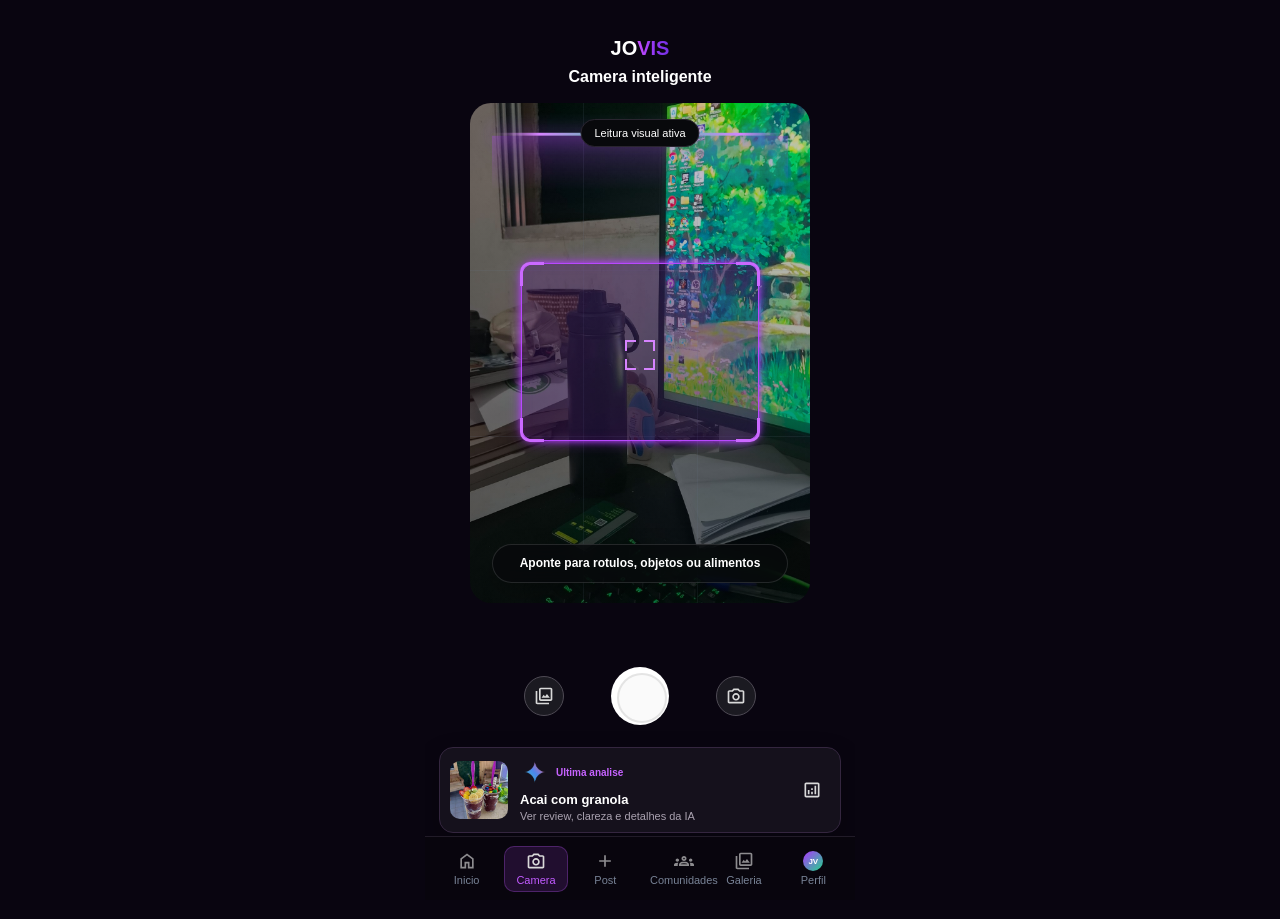
==== commit a815025e: "refactor/navbar, removed some options" ====
--- a/camera-scan.html
+++ b/camera-scan.html
@@ -31,12 +31,21 @@
         <a class="shutter" href="nutritional-result.html" aria-label="Capturar"></a>
         <button class="capture-side" aria-label="Modo camera"><img class="icon" src="src/icons/photo_camera.svg" alt="" aria-hidden="true"></button>
       </section>
+
+      <a class="camera-result-card" href="nutritional-result.html">
+        <img src="src/images/acai-toppings.jpg" alt="Acai com toppings">
+        <div>
+          <span><img class="icon icon-small ai-icon" src="src/icons/ai-icon.png" alt="" aria-hidden="true"> Ultima analise</span>
+          <strong>Acai com granola</strong>
+          <small>Ver review, clareza e detalhes da IA</small>
+        </div>
+        <img class="icon" src="src/icons/analytics.svg" alt="" aria-hidden="true">
+      </a>
     </main>
 
     <nav class="bottom-navigation">
       <a href="index.html"><img class="icon" src="src/icons/home.svg" alt="" aria-hidden="true">Inicio</a>
       <a class="active" href="camera-scan.html"><img class="icon" src="src/icons/photo_camera.svg" alt="" aria-hidden="true">Camera</a>
-      <a href="nutritional-result.html"><img class="icon" src="src/icons/analytics.svg" alt="" aria-hidden="true">Resultado</a>
       <a href="create-post.html"><img class="icon" src="src/icons/add.svg" alt="" aria-hidden="true">Post</a>
       <a href="communities.html"><img class="icon" src="src/icons/groups.svg" alt="" aria-hidden="true">Comunidades</a>
       <a href="gallery.html"><img class="icon" src="src/icons/photo_library.svg" alt="" aria-hidden="true">Galeria</a>
--- a/styles.css
+++ b/styles.css
@@ -70,6 +70,12 @@
   height: 28px;
 }
 
+.ai-icon {
+  width: 30px;
+  height: 30px;
+  border-radius: 50%;
+}
+
 .gradient-text {
   background: linear-gradient(90deg, #c84cff, #9137f4 55%, #7531e5);
   background-clip: text;
@@ -638,7 +644,8 @@
   transform: translateX(-50%);
   border-top: 1px solid #211b28;
   background: #08050d;
-  overflow-x: auto;
+  justify-content: space-between;
+  overflow-x: hidden;
   scrollbar-width: none;
 }
 
@@ -647,11 +654,11 @@
 }
 
 .bottom-navigation a {
-  flex: 0 0 auto;
+  flex: 1 1 0;
   display: grid;
   place-items: center;
   align-content: center;
-  min-width: 58px;
+  min-width: 0;
   height: 46px;
   gap: 3px;
   padding: 4px 6px;
@@ -920,6 +927,54 @@
   background: #fafafa;
 }
 
+.camera-result-card {
+  display: grid;
+  grid-template-columns: 58px 1fr 28px;
+  gap: 12px;
+  align-items: center;
+  width: calc(100% - 28px);
+  margin: 22px auto 86px;
+  padding: 10px;
+  border: 1px solid var(--border);
+  border-radius: 14px;
+  background: rgba(23, 19, 29, .9);
+  box-shadow: 0 12px 28px rgba(0, 0, 0, .22);
+}
+
+.camera-result-card > img:first-child {
+  display: block;
+  width: 58px;
+  height: 58px;
+  border-radius: 10px;
+  object-fit: cover;
+}
+
+.camera-result-card span,
+.camera-result-card strong,
+.camera-result-card small {
+  display: block;
+}
+
+.camera-result-card span {
+  display: flex;
+  align-items: center;
+  gap: 6px;
+  color: var(--purple-light);
+  font-size: 10px;
+  font-weight: 900;
+}
+
+.camera-result-card strong {
+  margin-top: 4px;
+  font-size: 13px;
+}
+
+.camera-result-card small {
+  margin-top: 3px;
+  color: var(--muted);
+  font-size: 11px;
+}
+
 @media (prefers-reduced-motion: reduce) {
   .scan-sweep {
     transform: translateY(42%);
@@ -1063,6 +1118,9 @@
 .info-card h2,
 .recommendation-card h2,
 .share-card h2 {
+  display: flex;
+  align-items: center;
+  gap: 8px;
   margin: 0 0 12px;
   font-size: 15px;
 }
@@ -1080,6 +1138,23 @@
   content: "▸";
   margin-right: 8px;
   color: #ffd335;
+}
+
+.ai-review-button {
+  display: grid;
+  grid-auto-flow: column;
+  gap: 8px;
+  place-items: center;
+  justify-content: center;
+  width: 100%;
+  height: 38px;
+  margin-top: 14px;
+  border: 1px solid rgba(198, 99, 255, .34);
+  border-radius: 10px;
+  background: rgba(82, 32, 116, .34);
+  color: #f4e9ff;
+  font-size: 12px;
+  font-weight: 900;
 }
 
 .nutrition-score-card {
@@ -1563,6 +1638,29 @@
   transition: opacity .2s ease, transform .2s ease;
 }
 
+.gallery-ai {
+  position: absolute;
+  left: 7px;
+  bottom: 7px;
+  z-index: 2;
+  display: grid;
+  place-items: center;
+  width: 34px;
+  height: 34px;
+  border: 1px solid rgba(255, 255, 255, .2);
+  border-radius: 50%;
+  background: rgba(8, 9, 12, .78);
+  box-shadow: 0 8px 18px rgba(0, 0, 0, .34);
+  opacity: 0;
+  transform: translateY(10px) scale(.9);
+  transition: opacity .2s ease, transform .2s ease;
+}
+
+.gallery-ai .icon {
+  width: 30px;
+  height: 30px;
+}
+
 .gallery-item:hover > img,
 .gallery-item:focus-within > img,
 .gallery-item:active > img {
@@ -1575,13 +1673,19 @@
 .gallery-item:active::after,
 .gallery-item:hover .gallery-share,
 .gallery-item:focus-within .gallery-share,
-.gallery-item:active .gallery-share {
+.gallery-item:active .gallery-share,
+.gallery-item:hover .gallery-ai,
+.gallery-item:focus-within .gallery-ai,
+.gallery-item:active .gallery-ai {
   opacity: 1;
 }
 
 .gallery-item:hover .gallery-share,
 .gallery-item:focus-within .gallery-share,
-.gallery-item:active .gallery-share {
+.gallery-item:active .gallery-share,
+.gallery-item:hover .gallery-ai,
+.gallery-item:focus-within .gallery-ai,
+.gallery-item:active .gallery-ai {
   transform: translateY(0) scale(1);
 }
 
@@ -1753,24 +1857,41 @@
 }
 
 .profile-image-grid button::after {
-  content: "Abrir";
+  content: "";
+  position: absolute;
+  inset: 0;
+  background: linear-gradient(180deg, transparent 40%, rgba(5, 3, 12, .74));
+  opacity: 0;
+  transition: opacity .2s ease;
+}
+
+.ai-review-chip {
   position: absolute;
   left: 8px;
   right: 8px;
   bottom: 8px;
-  display: grid;
-  place-items: center;
-  height: 26px;
+  z-index: 2;
+  display: grid;
+  grid-template-columns: auto 1fr;
+  gap: 5px;
+  align-items: center;
+  min-height: 28px;
+  padding: 0 8px;
   border-radius: 999px;
-  background: rgba(8, 9, 12, .76);
+  background: rgba(8, 9, 12, .78);
   color: #fff;
-  font-size: 11px;
+  font-size: 10px;
   font-weight: 900;
   opacity: 0;
   transform: translateY(8px);
   transition: opacity .2s ease, transform .2s ease;
 }
 
+.ai-review-chip .icon {
+  width: 24px;
+  height: 24px;
+}
+
 .profile-image-grid button:hover img,
 .profile-image-grid button:focus-visible img {
   transform: scale(1.08);
@@ -1778,8 +1899,14 @@
 }
 
 .profile-image-grid button:hover::after,
-.profile-image-grid button:focus-visible::after {
+.profile-image-grid button:focus-visible::after,
+.profile-image-grid button:hover .ai-review-chip,
+.profile-image-grid button:focus-visible .ai-review-chip {
   opacity: 1;
+}
+
+.profile-image-grid button:hover .ai-review-chip,
+.profile-image-grid button:focus-visible .ai-review-chip {
   transform: translateY(0);
 }
 
@@ -1837,8 +1964,19 @@
 }
 
 .profile-modal-card h2 {
+  display: flex;
+  align-items: center;
+  gap: 8px;
   margin: 14px 0 8px;
   font-size: 19px;
+}
+
+.modal-ai-icon {
+  display: block;
+  width: 63px;
+  height: 63px;
+  margin-bottom: 12px;
+  border-radius: 50%;
 }
 
 .profile-modal-card p {
@@ -1894,7 +2032,8 @@
   }
 
   .bottom-navigation a {
-    font-size: 10px;
-    min-width: 58px;
+    min-width: 0;
+    padding-inline: 2px;
+    font-size: 9px;
   }
 }
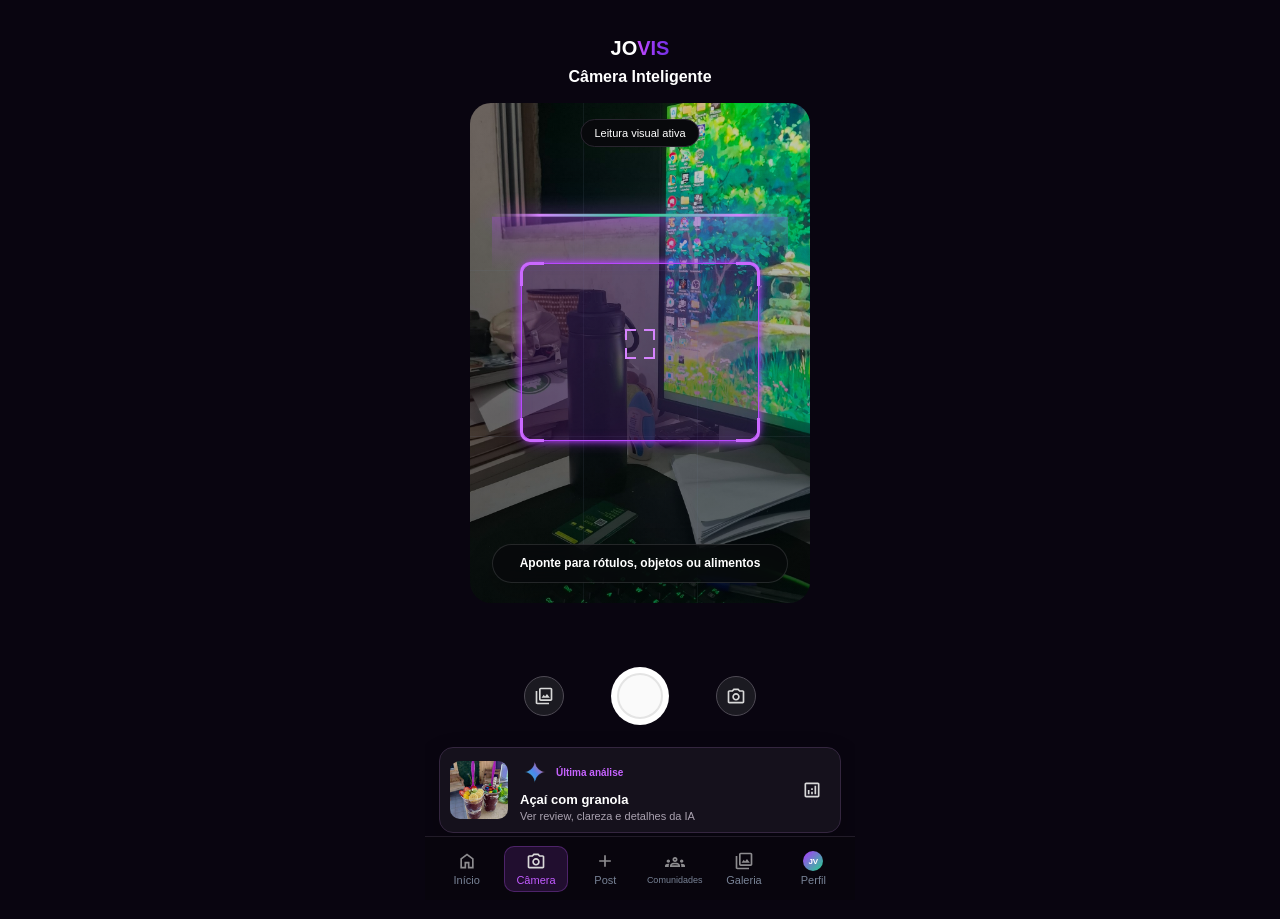
==== commit 9206f804: "Ajusta alinhamento dos ícones e correção de textos gerais" ====
--- a/camera-scan.html
+++ b/camera-scan.html
@@ -10,7 +10,7 @@
   <div class="app-shell camera-page">
     <header class="camera-header">
       <a class="logo logo-medium" href="index.html"><span>JO</span><span class="gradient-text">VIS</span></a>
-      <h1>Camera inteligente</h1>
+      <h1>Câmera Inteligente</h1>
     </header>
 
     <main>
@@ -23,7 +23,7 @@
           <span class="corner tl"></span><span class="corner tr"></span><span class="corner bl"></span><span class="corner br"></span>
           <div class="focus-icon"><span></span><span></span><span></span><span></span></div>
         </div>
-        <p class="scan-instruction">Aponte para rotulos, objetos ou alimentos</p>
+        <p class="scan-instruction">Aponte para rótulos, objetos ou alimentos</p>
       </section>
 
       <section class="capture-controls">
@@ -35,8 +35,8 @@
       <a class="camera-result-card" href="nutritional-result.html">
         <img src="src/images/acai-toppings.jpg" alt="Acai com toppings">
         <div>
-          <span><img class="icon icon-small ai-icon" src="src/icons/ai-icon.png" alt="" aria-hidden="true"> Ultima analise</span>
-          <strong>Acai com granola</strong>
+          <span><img class="icon icon-small ai-icon" src="src/icons/ai-icon.png" alt="" aria-hidden="true"> Última análise</span>
+          <strong>Açaí com granola</strong>
           <small>Ver review, clareza e detalhes da IA</small>
         </div>
         <img class="icon" src="src/icons/analytics.svg" alt="" aria-hidden="true">
@@ -44,8 +44,8 @@
     </main>
 
     <nav class="bottom-navigation">
-      <a href="index.html"><img class="icon" src="src/icons/home.svg" alt="" aria-hidden="true">Inicio</a>
-      <a class="active" href="camera-scan.html"><img class="icon" src="src/icons/photo_camera.svg" alt="" aria-hidden="true">Camera</a>
+      <a href="index.html"><img class="icon" src="src/icons/home.svg" alt="" aria-hidden="true">Início</a>
+      <a class="active" href="camera-scan.html"><img class="icon" src="src/icons/photo_camera.svg" alt="" aria-hidden="true">Câmera</a>
       <a href="create-post.html"><img class="icon" src="src/icons/add.svg" alt="" aria-hidden="true">Post</a>
       <a href="communities.html"><img class="icon" src="src/icons/groups.svg" alt="" aria-hidden="true">Comunidades</a>
       <a href="gallery.html"><img class="icon" src="src/icons/photo_library.svg" alt="" aria-hidden="true">Galeria</a>
--- a/styles.css
+++ b/styles.css
@@ -655,9 +655,10 @@
 
 .bottom-navigation a {
   flex: 1 1 0;
-  display: grid;
-  place-items: center;
-  align-content: center;
+  display: flex;              
+  flex-direction: column;     
+  align-items: center;       
+  justify-content: center;   
   min-width: 0;
   height: 46px;
   gap: 3px;
@@ -666,6 +667,9 @@
   border-radius: 10px;
   color: #788396;
   font-size: 11px;
+}
+a[href="communities.html"] {
+  font-size: 9px;   
 }
 
 .bottom-navigation .icon {
@@ -741,12 +745,12 @@
 }
 
 .home-camera-preview .scan-target {
-  top: 24%;
+  top: 22%;
   width: 54%;
 }
 
 .home-camera-preview .scan-target p {
-  top: 50%;
+  top: 102px;
 }
 
 .scan-pill {
@@ -843,7 +847,7 @@
   position: relative;
   width: 30px;
   height: 30px;
-  margin-top: 5px;
+  margin-top: -16px;
 }
 
 .focus-icon span {
@@ -910,6 +914,7 @@
 
 .shutter {
   display: block;
+  position: relative;
   width: 58px;
   height: 58px;
   padding: 6px;
@@ -920,8 +925,13 @@
 .shutter::before {
   content: "";
   display: block;
-  width: 100%;
-  height: 100%;
+  position: absolute;
+  top: 50%;
+  left: 50%;
+  transform: translate(-50%, -50%);
+  width: 46px;
+  height: 46px;
+  box-sizing: border-box;
   border: 2px solid #e4e4e4;
   border-radius: 50%;
   background: #fafafa;
@@ -1659,6 +1669,7 @@
 .gallery-ai .icon {
   width: 30px;
   height: 30px;
+  transform: translateX(-4.5px);
 }
 
 .gallery-item:hover > img,
